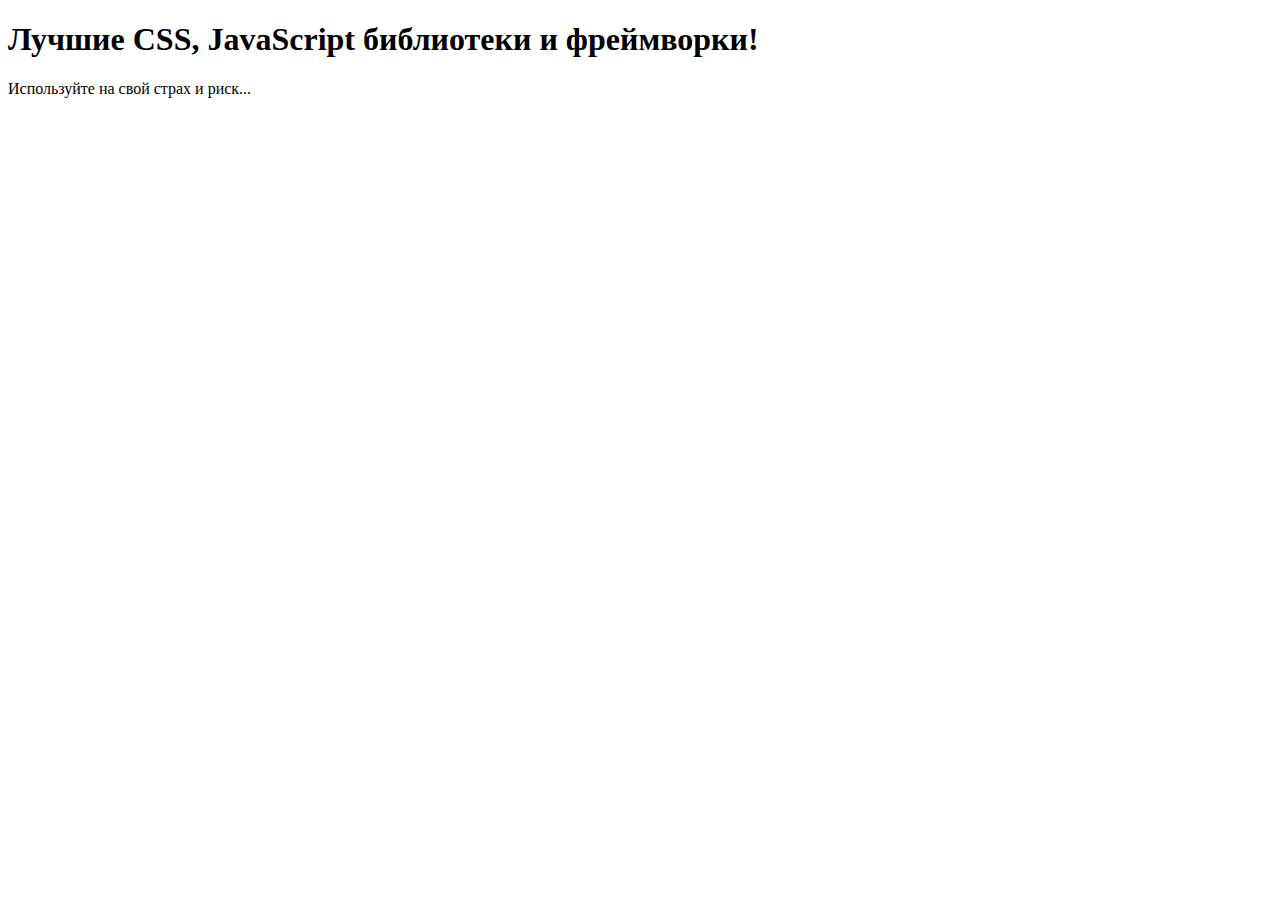
==== lab3/index.html @ f973a783 "Add styles for first page" ====
<!DOCTYPE html>
<html lang="en">
<head>
    <meta charset="UTF-8">
    <meta name="viewport" content="width=device-width, initial-scale=1.0">
    <title>Lab3</title>
    <link rel="stylesheet" href="style.css">
</head>
<body>
    <div class="first-page">
        <div class="first-page__info">
            <h1 class="first-page__title">
                Лучшие CSS, JavaScript библиотеки и фреймворки!
            </h1>
            <p class="first-page__text">
                Используйте на свой страх и риск...
            </p>
        </div>
    </div>
    <div class="page">

    </div>
</body>
</html>
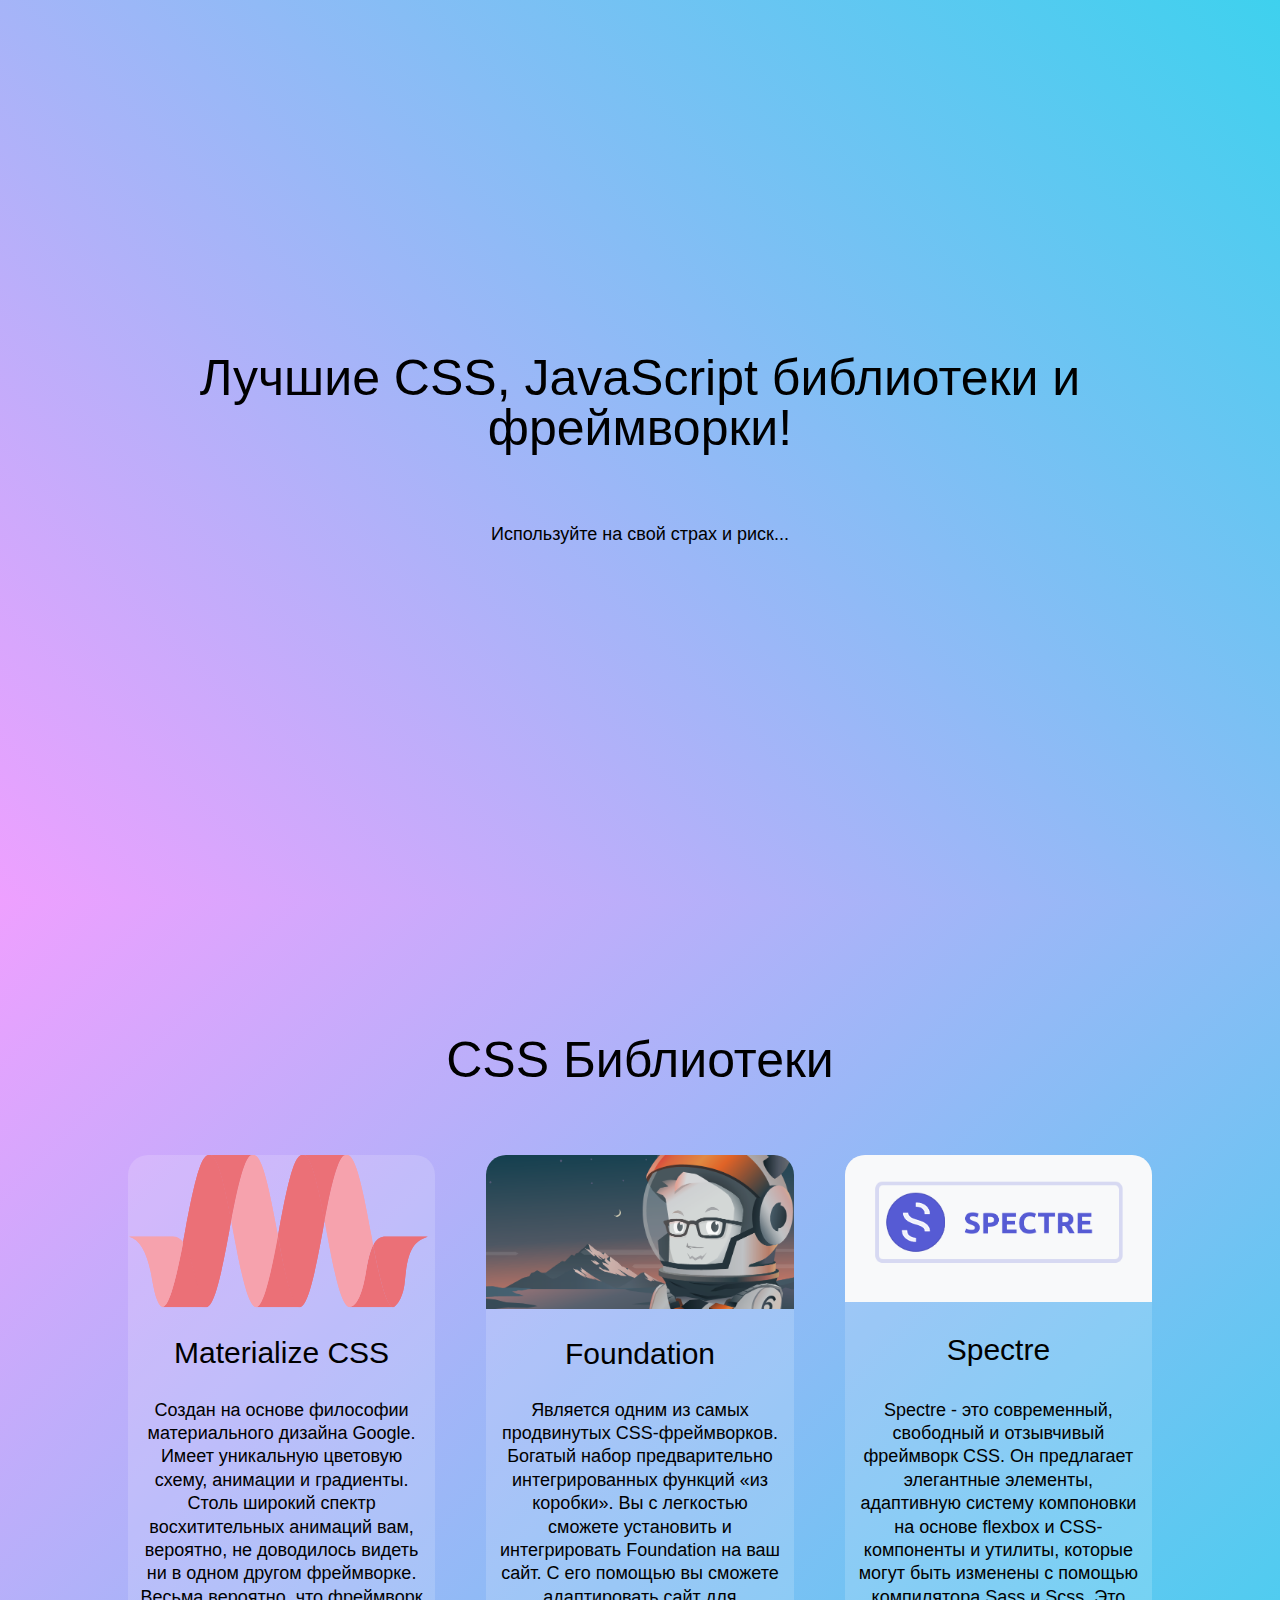
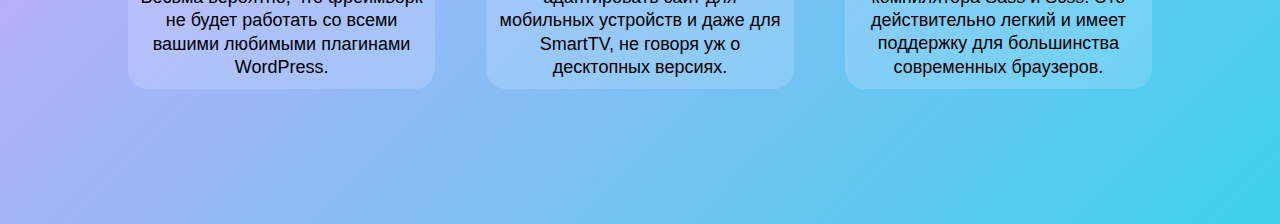
==== commit 183ec8e4: "Add styles of second page" ====
--- a/lab3/index.html
+++ b/lab3/index.html
@@ -7,8 +7,8 @@
     <link rel="stylesheet" href="style.css">
 </head>
 <body>
-    <div class="first-page">
-        <div class="first-page__info">
+    <div class="page first-page">
+        <div class="first-page__body">
             <h1 class="first-page__title">
                 Лучшие CSS, JavaScript библиотеки и фреймворки!
             </h1>
@@ -17,8 +17,27 @@
             </p>
         </div>
     </div>
-    <div class="page">
-
+    <div class="page second-page">
+        <div class="page__container">
+            <h1 class="page__title">CSS Библиотеки</h1>
+            <div class="page__info">
+                <div class="page__content content">
+                    <img src="img/second__page/materialize_logo.svg" alt="" class="content__image">
+                    <h2 class="content__title">Materialize CSS</h2>
+                    <p class="content__text">Создан на основе философии материального дизайна Google. Имеет уникальную цветовую схему, анимации и градиенты. Столь широкий спектр восхитительных анимаций вам, вероятно, не доводилось видеть ни в одном другом фреймворке. Весьма вероятно, что фреймворк не будет работать со всеми вашими любимыми плагинами WordPress.</p>
+                </div>
+                <div class="page__content content">
+                    <img src="img/second__page/foundation_logo.png" alt="" class="content__image">
+                    <h2 class="content__title">Foundation</h2>
+                    <p class="content__text">Является одним из самых продвинутых CSS-фреймворков. Богатый набор предварительно интегрированных функций «из коробки». Вы с легкостью сможете установить и интегрировать Foundation на ваш сайт. С его помощью вы сможете адаптировать сайт для мобильных устройств и даже для SmartTV, не говоря уж о десктопных версиях.</p>
+                </div>
+                <div class="page__content content">
+                    <img src="img/second__page/spectre_logo.png" alt="" class="content__image">
+                    <h2 class="content__title">Spectre</h2>
+                    <p class="content__text">Spectre - это современный, свободный и отзывчивый фреймворк CSS. Он предлагает элегантные элементы, адаптивную систему компоновки на основе flexbox и CSS-компоненты и утилиты, которые могут быть изменены с помощью компилятора Sass и Scss. Это действительно легкий и имеет поддержку для большинства современных браузеров.</p>
+                </div>
+            </div>
+        </div>
     </div>
 </body>
 </html>--- a/lab3/style.css
+++ b/lab3/style.css
@@ -0,0 +1,196 @@
+@charset "UTF-8";
+/*Обнуление*/
+* {
+  padding: 0;
+  margin: 0;
+  border: 0;
+}
+
+*, *:before, *:after {
+  -moz-box-sizing: border-box;
+  -webkit-box-sizing: border-box;
+  box-sizing: border-box;
+}
+
+:focus, :active {
+  outline: none;
+}
+
+a:focus, a:active {
+  outline: none;
+}
+
+nav, footer, header, aside {
+  display: block;
+}
+
+html, body {
+  height: 100%;
+  width: 100%;
+  font-size: 100%;
+  line-height: 1;
+  font-size: 14px;
+  -ms-text-size-adjust: 100%;
+  -moz-text-size-adjust: 100%;
+  -webkit-text-size-adjust: 100%;
+}
+
+input, button, textarea {
+  font-family: inherit;
+}
+
+input::-ms-clear {
+  display: none;
+}
+
+button {
+  cursor: pointer;
+}
+
+button::-moz-focus-inner {
+  padding: 0;
+  border: 0;
+}
+
+a, a:visited {
+  text-decoration: none;
+}
+
+a:hover {
+  text-decoration: none;
+}
+
+ul li {
+  list-style: none;
+}
+
+img {
+  vertical-align: top;
+}
+
+h1, h2, h3, h4, h5, h6 {
+  font-size: inherit;
+  font-weight: inherit;
+}
+
+/*--------------------*/
+body {
+  font-family: Arial, Helvetica, sans-serif;
+}
+
+.page {
+  display: -webkit-box;
+  display: -ms-flexbox;
+  display: flex;
+  -webkit-box-pack: center;
+  -ms-flex-pack: center;
+  justify-content: center;
+  -webkit-box-align: center;
+  -ms-flex-align: center;
+  align-items: center;
+}
+
+h1 {
+  font-size: 50px;
+  margin-bottom: 70px;
+  text-align: center;
+}
+
+h2 {
+  font-size: 30px;
+  margin-bottom: 30px;
+  text-align: center;
+}
+
+p {
+  font-size: 18px;
+  text-align: center;
+  line-height: 1.3;
+}
+
+.first-page {
+  height: 100vh;
+  background: #eea0ff;
+  background: -webkit-linear-gradient(45deg, #eea0ff 0%, #3ed1ee 100%);
+  background: -o-linear-gradient(45deg, #eea0ff 0%, #3ed1ee 100%);
+  background: linear-gradient(45deg, #eea0ff 0%, #3ed1ee 100%);
+}
+
+.first-page__body {
+  display: -webkit-box;
+  display: -ms-flexbox;
+  display: flex;
+  -webkit-box-orient: vertical;
+  -webkit-box-direction: normal;
+  -ms-flex-direction: column;
+  flex-direction: column;
+  -webkit-box-align: center;
+  -ms-flex-align: center;
+  align-items: center;
+  max-width: 1000px;
+  width: 80vw;
+}
+
+.second-page {
+  padding: 15vh 0;
+  background: #eea0ff;
+  background: -webkit-linear-gradient(315deg, #eea0ff 0%, #3ed1ee 100%);
+  background: -o-linear-gradient(315deg, #eea0ff 0%, #3ed1ee 100%);
+  background: linear-gradient(135deg, #eea0ff 0%, #3ed1ee 100%);
+}
+
+.page__container {
+  display: -webkit-box;
+  display: -ms-flexbox;
+  display: flex;
+  -webkit-box-orient: vertical;
+  -webkit-box-direction: normal;
+  -ms-flex-direction: column;
+  flex-direction: column;
+  -webkit-box-align: center;
+  -ms-flex-align: center;
+  align-items: center;
+  width: 80vw;
+}
+
+.page__info {
+  display: -webkit-box;
+  display: -ms-flexbox;
+  display: flex;
+  -webkit-box-pack: justify;
+  -ms-flex-pack: justify;
+  justify-content: space-between;
+  -ms-flex-wrap: wrap;
+  flex-wrap: wrap;
+}
+
+.page__content {
+  display: -webkit-box;
+  display: -ms-flexbox;
+  display: flex;
+  -webkit-box-orient: vertical;
+  -webkit-box-direction: normal;
+  -ms-flex-direction: column;
+  flex-direction: column;
+  -webkit-box-pack: justify;
+  -ms-flex-pack: justify;
+  justify-content: space-between;
+  border-radius: 20px;
+  background-color: rgba(255, 255, 255, 0.164);
+  -ms-flex-preferred-size: 30%;
+  flex-basis: 30%;
+  overflow: hidden;
+  min-width: 300px;
+}
+
+.page .content__image {
+  width: 100%;
+}
+
+.page .content__title {
+  margin-top: 30px;
+}
+
+.page .content__text {
+  margin: 0 10px 10px;
+}
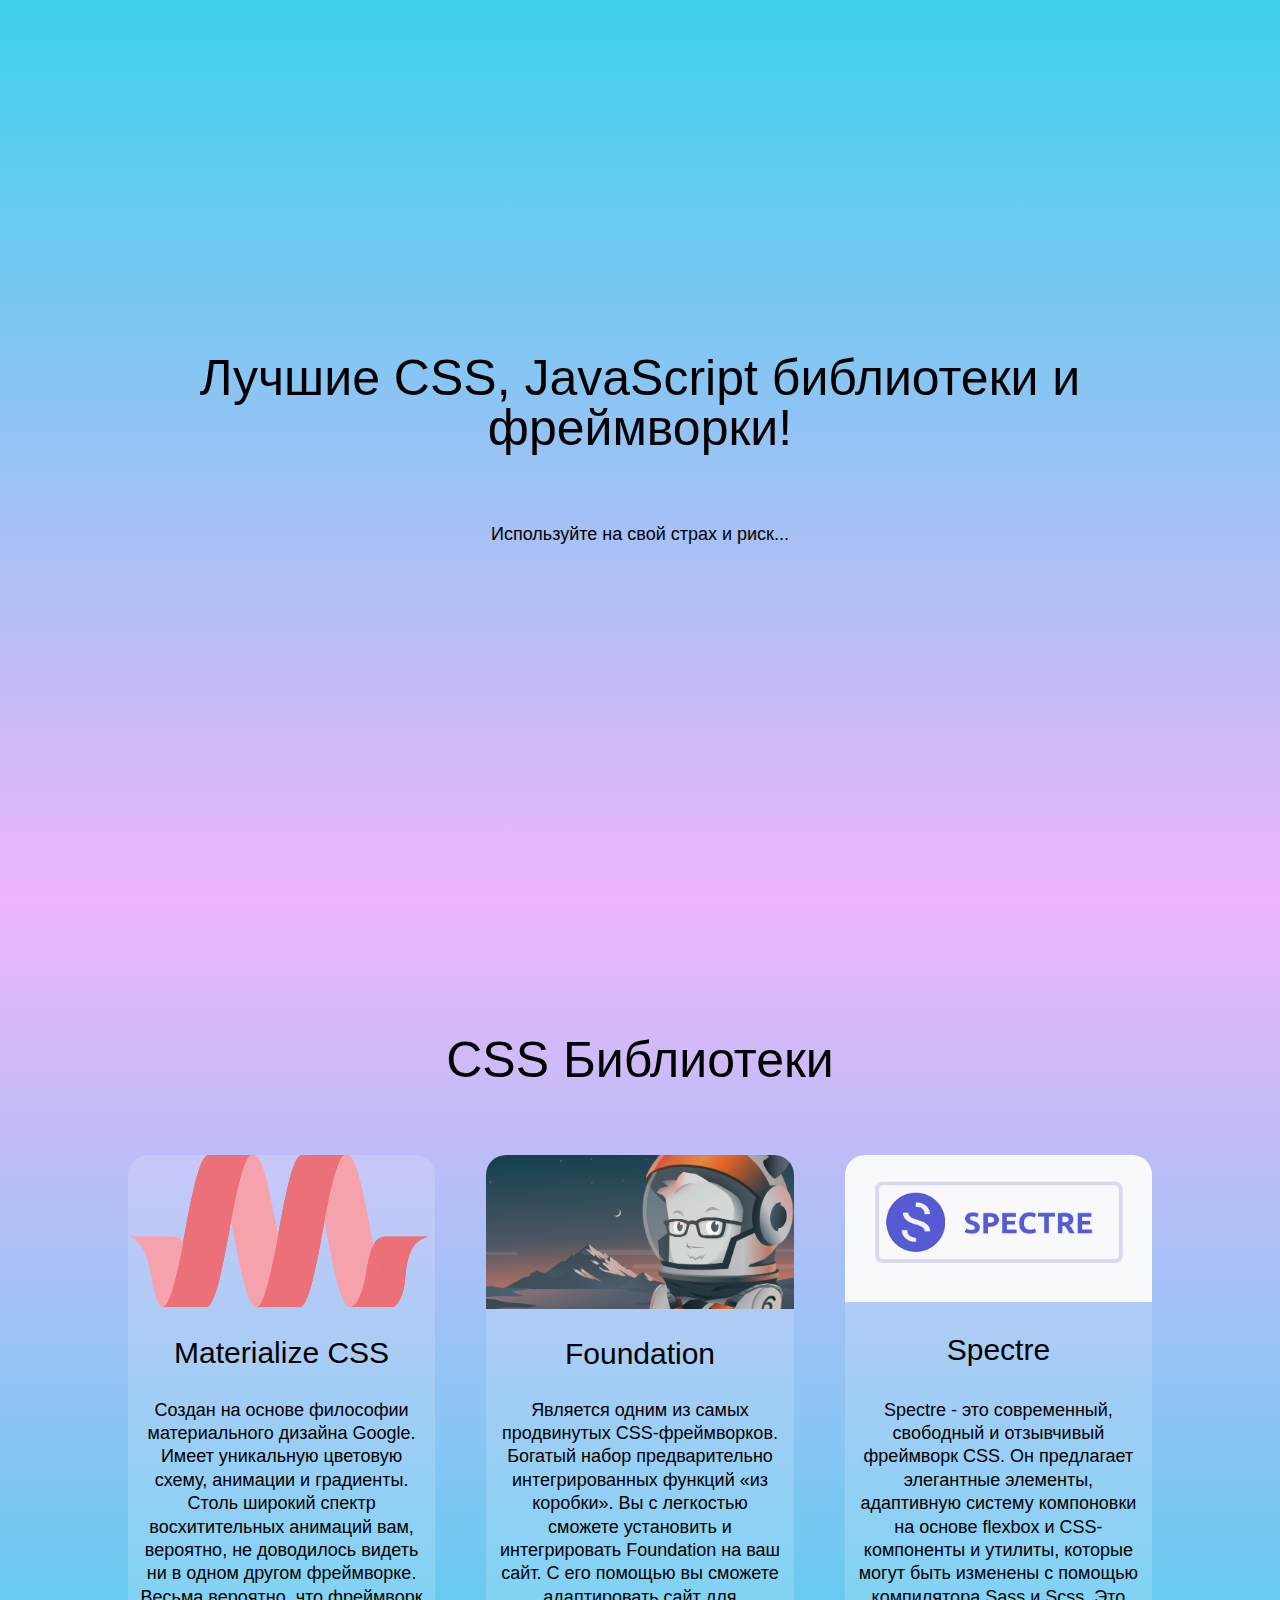
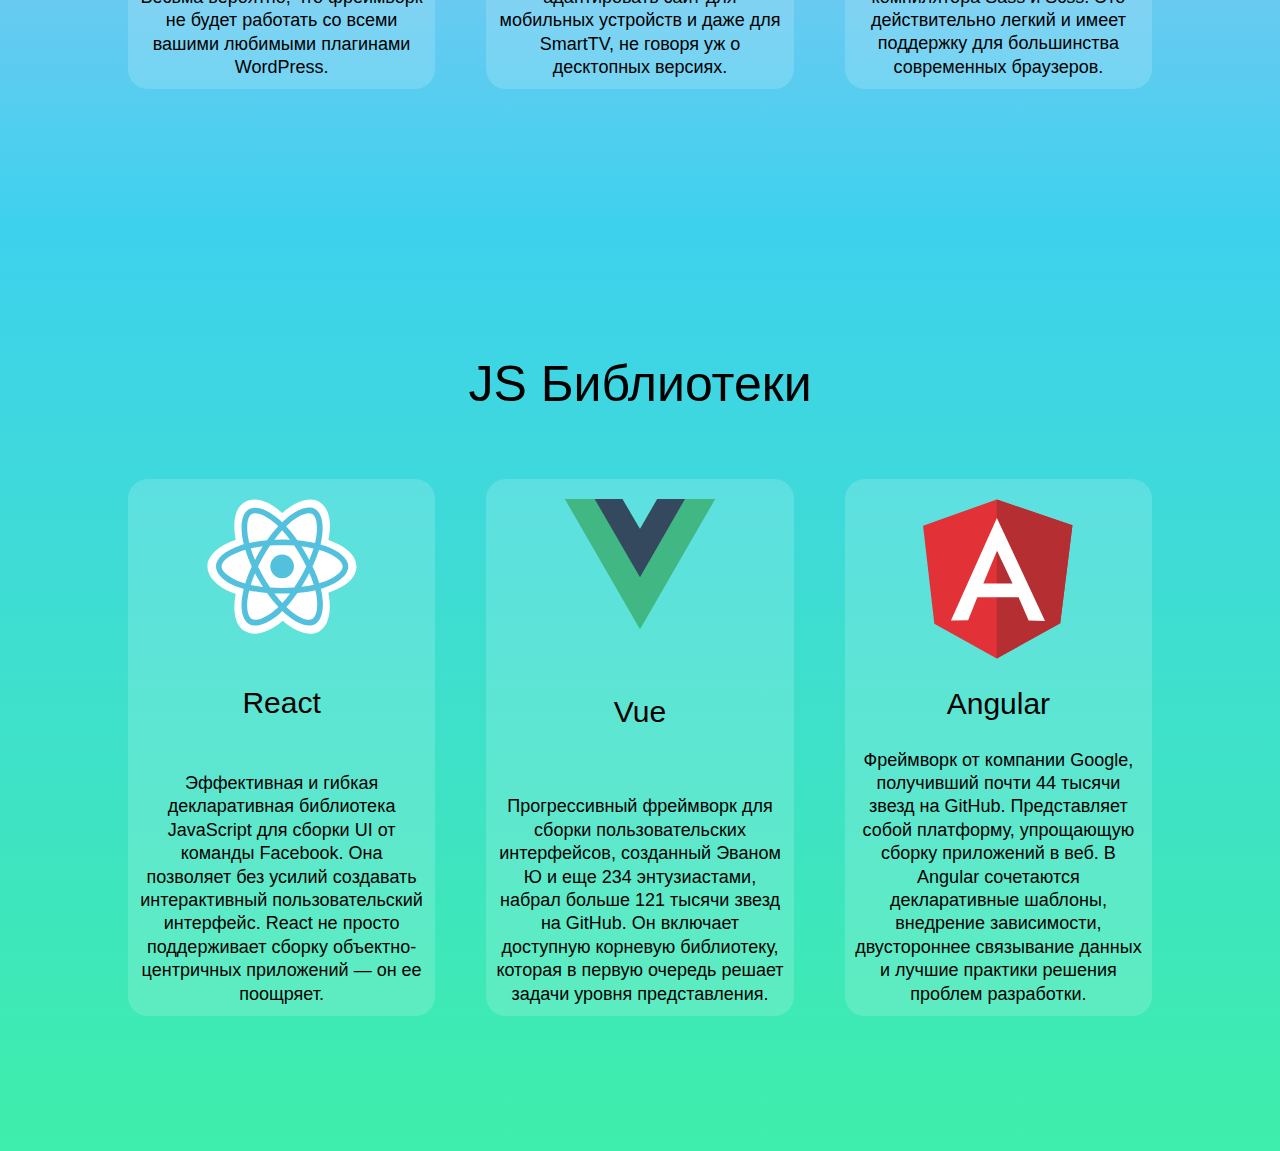
==== commit 3771d3eb: "Add page 3 with styles" ====
--- a/lab3/index.html
+++ b/lab3/index.html
@@ -39,5 +39,27 @@
             </div>
         </div>
     </div>
+    <div class="page third-page">
+        <div class="page__container">
+            <h1 class="page__title">JS Библиотеки</h1>
+            <div class="page__info">
+                <div class="page__content content">
+                    <img src="img/third__page/react_logo.svg" alt="" class="content__image">
+                    <h2 class="content__title">React</h2>
+                    <p class="content__text">Эффективная и гибкая декларативная библиотека JavaScript для сборки UI от команды Facebook. Она позволяет без усилий создавать интерактивный пользовательский интерфейс. React не просто поддерживает сборку объектно-центричных приложений — он ее поощряет.</p>
+                </div>
+                <div class="page__content content">
+                    <img src="img/third__page/vue__logo.svg" alt="" class="content__image">
+                    <h2 class="content__title">Vue</h2>
+                    <p class="content__text">Прогрессивный фреймворк для сборки пользовательских интерфейсов, созданный Эваном Ю и еще 234 энтузиастами, набрал больше 121 тысячи звезд на GitHub. Он включает доступную корневую библиотеку, которая в первую очередь решает задачи уровня представления.</p>
+                </div>
+                <div class="page__content content">
+                    <img src="img/third__page/angular__logo.svg" alt="" class="content__image">
+                    <h2 class="content__title">Angular</h2>
+                    <p class="content__text">Фреймворк от компании Google, получивший почти 44 тысячи звезд на GitHub. Представляет собой платформу, упрощающую сборку приложений в веб. В Angular сочетаются декларативные шаблоны, внедрение зависимости, двустороннее связывание данных и лучшие практики решения проблем разработки.</p>
+                </div>
+            </div>
+        </div>
+    </div>
 </body>
 </html>--- a/lab3/style.css
+++ b/lab3/style.css
@@ -110,10 +110,11 @@
 
 .first-page {
   height: 100vh;
-  background: #eea0ff;
-  background: -webkit-linear-gradient(45deg, #eea0ff 0%, #3ed1ee 100%);
-  background: -o-linear-gradient(45deg, #eea0ff 0%, #3ed1ee 100%);
-  background: linear-gradient(45deg, #eea0ff 0%, #3ed1ee 100%);
+  background: #eeb5fb;
+  background: -webkit-gradient(linear, left bottom, left top, from(#eeb5fb), to(#3ed1ee));
+  background: -webkit-linear-gradient(bottom, #eeb5fb 0%, #3ed1ee 100%);
+  background: -o-linear-gradient(bottom, #eeb5fb 0%, #3ed1ee 100%);
+  background: linear-gradient(0deg, #eeb5fb 0%, #3ed1ee 100%);
 }
 
 .first-page__body {
@@ -133,10 +134,11 @@
 
 .second-page {
   padding: 15vh 0;
-  background: #eea0ff;
-  background: -webkit-linear-gradient(315deg, #eea0ff 0%, #3ed1ee 100%);
-  background: -o-linear-gradient(315deg, #eea0ff 0%, #3ed1ee 100%);
-  background: linear-gradient(135deg, #eea0ff 0%, #3ed1ee 100%);
+  background: #eeb5fb;
+  background: -webkit-gradient(linear, left top, left bottom, from(#eeb5fb), to(#3ed1ee));
+  background: -webkit-linear-gradient(top, #eeb5fb 0%, #3ed1ee 100%);
+  background: -o-linear-gradient(top, #eeb5fb 0%, #3ed1ee 100%);
+  background: linear-gradient(180deg, #eeb5fb 0%, #3ed1ee 100%);
 }
 
 .page__container {
@@ -175,12 +177,25 @@
   -webkit-box-pack: justify;
   -ms-flex-pack: justify;
   justify-content: space-between;
+  -webkit-box-align: center;
+  -ms-flex-align: center;
+  align-items: center;
   border-radius: 20px;
   background-color: rgba(255, 255, 255, 0.164);
   -ms-flex-preferred-size: 30%;
   flex-basis: 30%;
   overflow: hidden;
   min-width: 300px;
+  -webkit-transition: .4s;
+  -o-transition: .4s;
+  transition: .4s;
+}
+
+.page__content:hover {
+  -webkit-transform: scale(1.05);
+  -ms-transform: scale(1.05);
+  transform: scale(1.05);
+  background-color: rgba(255, 255, 255, 0.315);
 }
 
 .page .content__image {
@@ -194,3 +209,17 @@
 .page .content__text {
   margin: 0 10px 10px;
 }
+
+.third-page {
+  padding: 15vh 0;
+  background: #3ed1ee;
+  background: -webkit-gradient(linear, left top, left bottom, from(#3ed1ee), to(#3eeeab));
+  background: -webkit-linear-gradient(top, #3ed1ee 0%, #3eeeab 100%);
+  background: -o-linear-gradient(top, #3ed1ee 0%, #3eeeab 100%);
+  background: linear-gradient(180deg, #3ed1ee 0%, #3eeeab 100%);
+}
+
+.third-page .content__image {
+  width: 150px;
+  margin-top: 20px;
+}
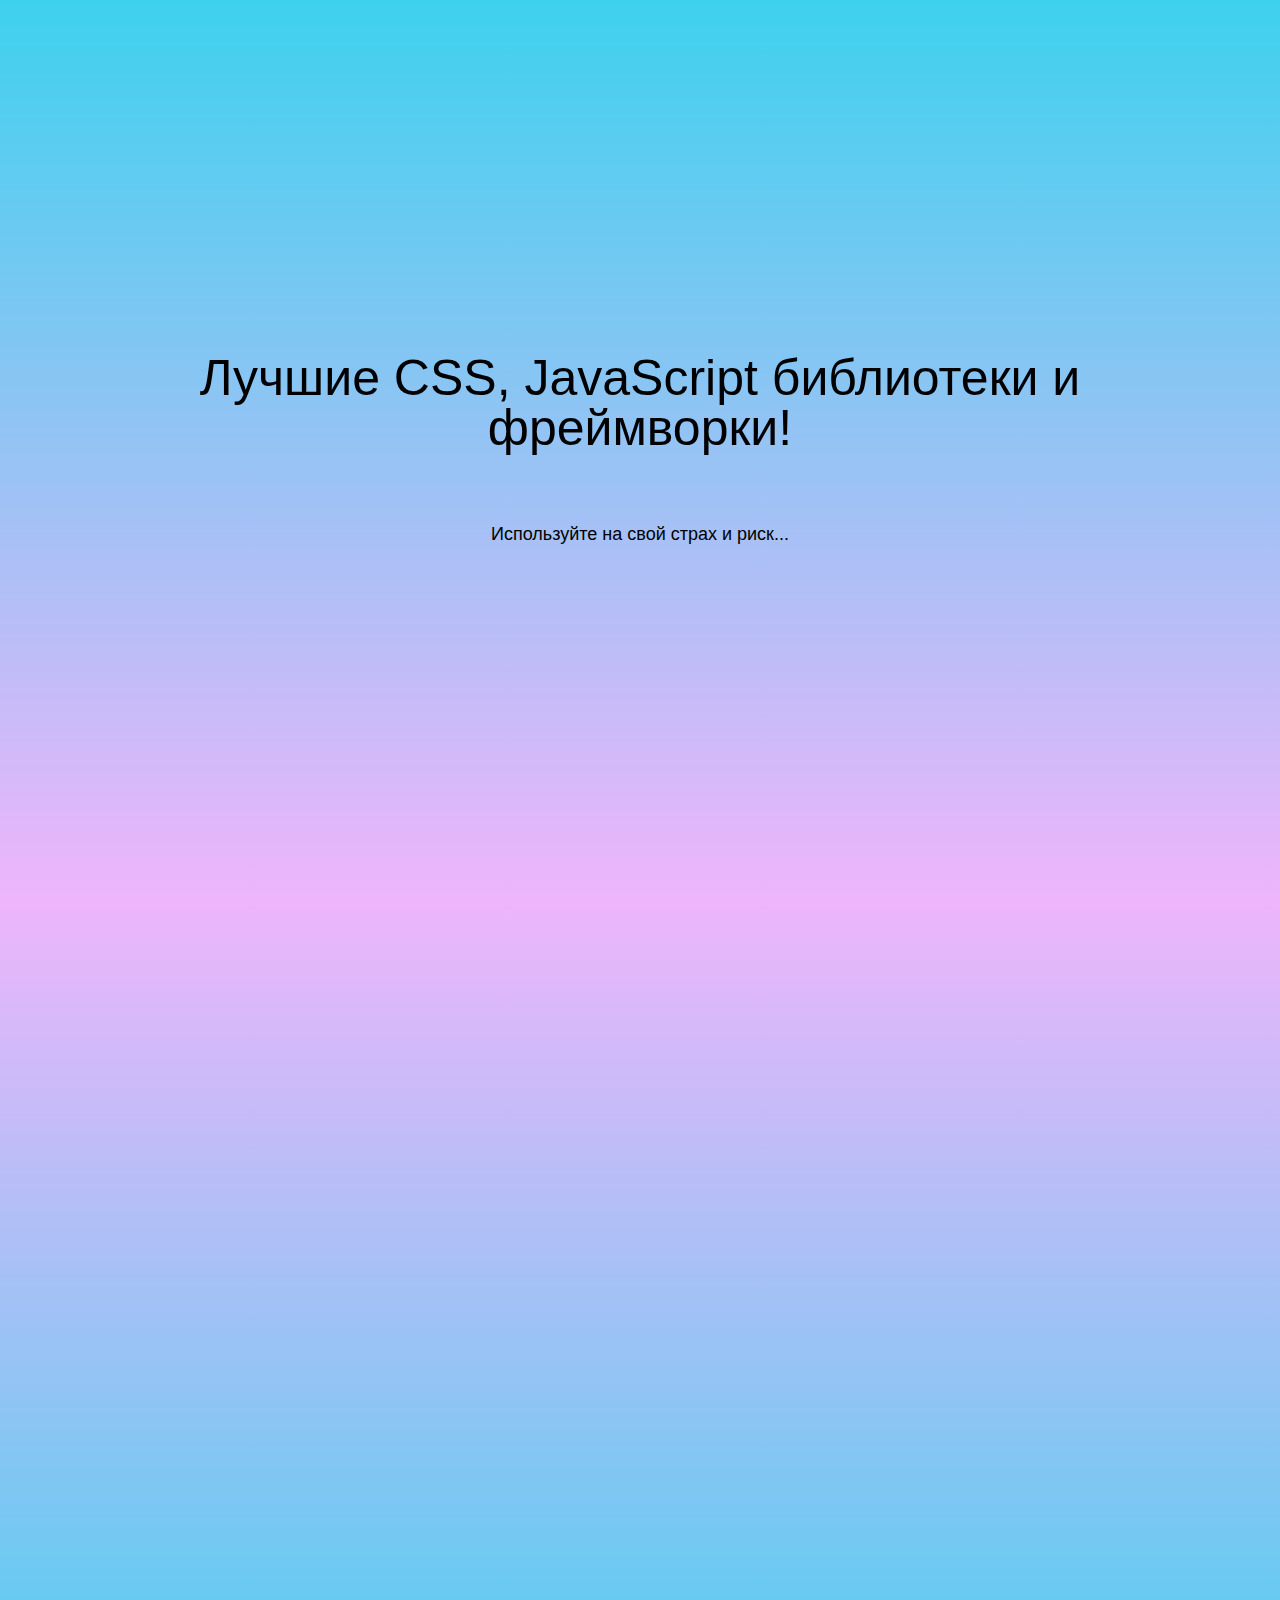
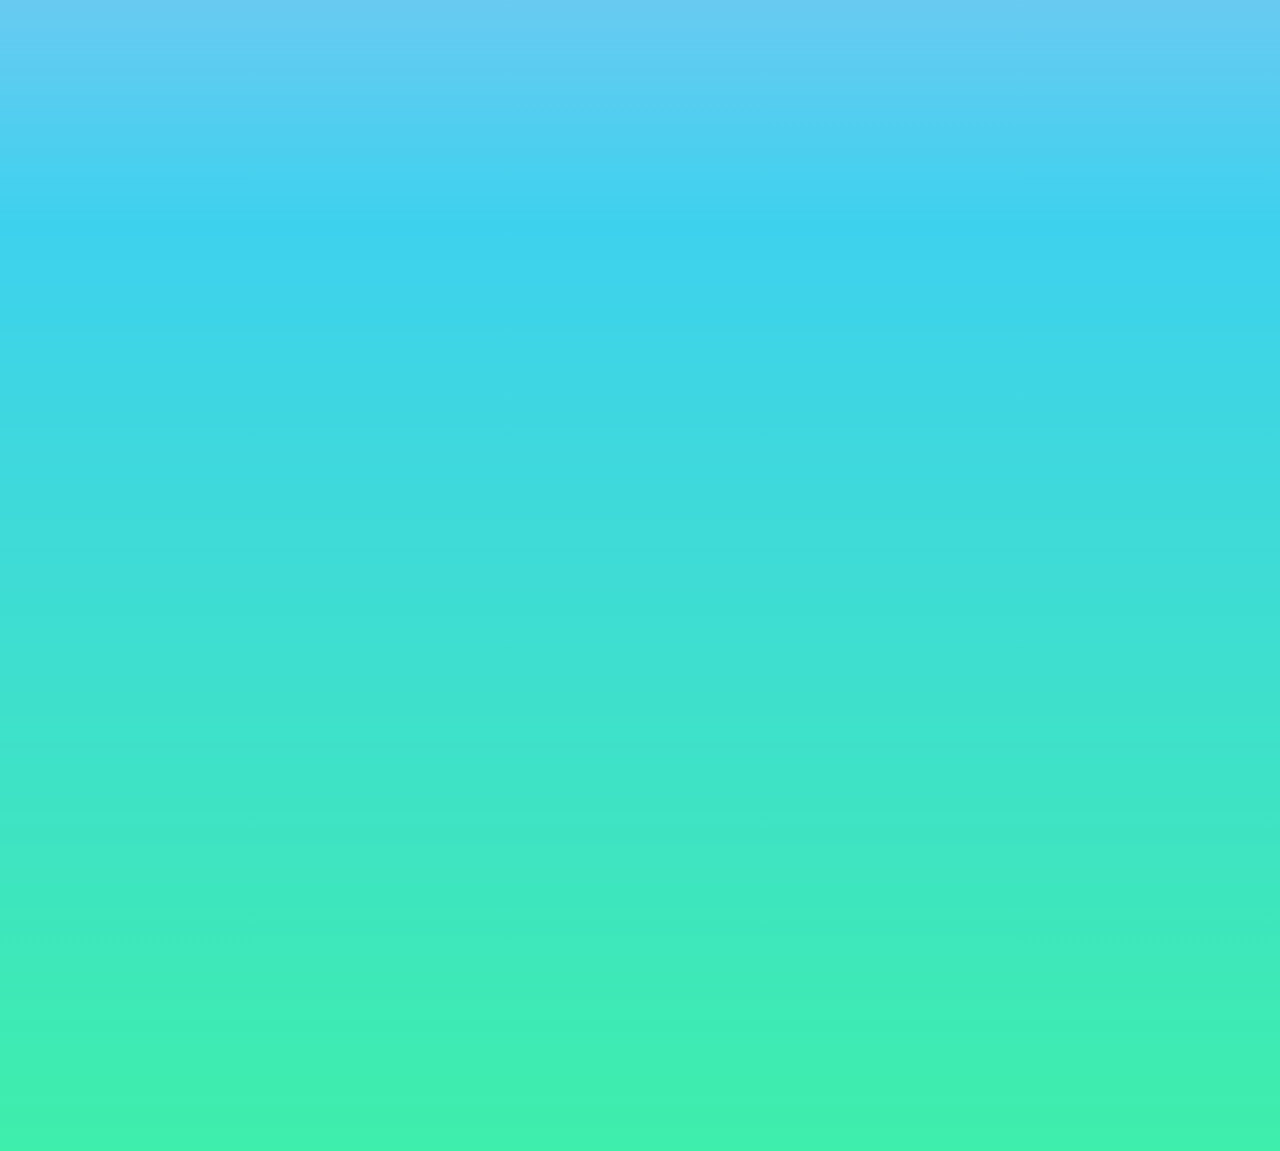
==== commit 894a5bf2: "Add animation" ====
--- a/lab3/index.html
+++ b/lab3/index.html
@@ -5,22 +5,25 @@
     <meta name="viewport" content="width=device-width, initial-scale=1.0">
     <title>Lab3</title>
     <link rel="stylesheet" href="style.css">
+    <link rel="stylesheet" media="all" href="script/animate.css">
+    <script src="script/wow.min.js"></script>
+    <script>new WOW().init();</script>
 </head>
 <body>
     <div class="page first-page">
         <div class="first-page__body">
-            <h1 class="first-page__title">
+            <h1 class="first-page__title  fadeInUp wow">
                 Лучшие CSS, JavaScript библиотеки и фреймворки!
             </h1>
-            <p class="first-page__text">
+            <p class="first-page__text  fadeInUp wow">
                 Используйте на свой страх и риск...
             </p>
         </div>
     </div>
     <div class="page second-page">
         <div class="page__container">
-            <h1 class="page__title">CSS Библиотеки</h1>
-            <div class="page__info">
+            <h1 class="page__title fadeInUp wow">CSS Библиотеки</h1>
+            <div class="page__info fadeInUp wow">
                 <div class="page__content content">
                     <img src="img/second__page/materialize_logo.svg" alt="" class="content__image">
                     <h2 class="content__title">Materialize CSS</h2>
@@ -41,8 +44,8 @@
     </div>
     <div class="page third-page">
         <div class="page__container">
-            <h1 class="page__title">JS Библиотеки</h1>
-            <div class="page__info">
+            <h1 class="page__title  fadeInUp wow">JS Библиотеки</h1>
+            <div class="page__info fadeInUp wow">
                 <div class="page__content content">
                     <img src="img/third__page/react_logo.svg" alt="" class="content__image">
                     <h2 class="content__title">React</h2>
